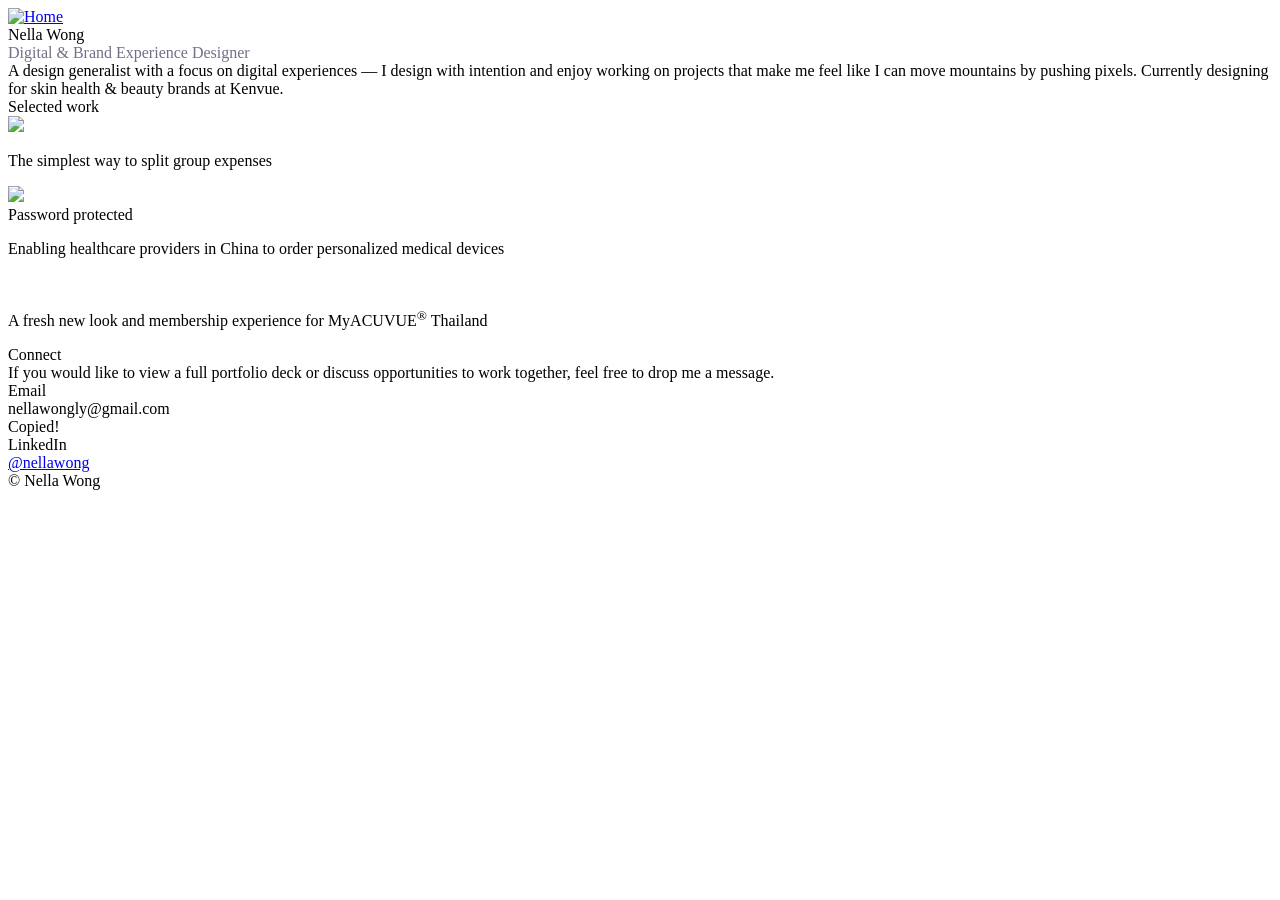
==== index.html @ 22cfa05e "Update index.html" ====
<!doctype html>
<meta name="viewport" content="width=device-width; initial-scale=1" />
<html lang="en">
    <head>
        <link
            rel="shortcut icon"
            href="images/favicon.ico"
            type="image/x-icon"
        />
        <title>Nella Wong</title>
        <meta charset="utf-8" />
        <meta http-equiv="X-UA-Compatible" content="IE=edge" />
        <link href="include/style.css" rel="stylesheet" type="text/css" />
        <script src="https://code.iconify.design/iconify-icon/1.0.1/iconify-icon.min.js"></script>
    </head>

    <body>
        <div class="container">
            <!-- nav -->
            <header class="fade-up">
                <nav>
                    <a href="index.html">
                        <div class="header-pic">
                            <img src="images/mypic2.webp" alt="Home" />
                        </div>
                    </a>
                    <div>
                        Nella Wong<br />
                        <span style="color: #707187">
                            Digital & Brand Experience Designer
                        </span>
                    </div>
                </nav>
            </header>

            <!-- about section -->
            <section class="about fade-up delay-1">
                
                <div>
                    A design generalist with a focus on digital experiences — I
                    design with intention and enjoy working on projects that
                    make me feel like I can move mountains by pushing pixels.
                    Currently designing for skin health & beauty brands at
                    Kenvue.<br />

                    <!-- spacing -->
                    <div id="horizontal-spacing-l"></div>

                    <div id="work">Selected work</div>
                </div>
            </section>

            <!-- work section -->
            <section class="work fade-up delay-2">
                <div class="workcard">
                    <div class="workcard-info">
                        <a href="zplit.html"
                            ><img src="images/zplit1.webp" alt=" "
                        /></a>
                    </div>

                    <p>The simplest way to split group expenses</p>
                </div>

                <div class="workcard">
                    <div class="workcard-info">
                        <a href="protected-jj-trumatch.html"
                            ><img src="images/jj-trumatch-2.webp" alt=" "
                        /></a>
                        <div class="workcard-footer">
                            <iconify-icon
                                inline
                                icon="carbon:locked"
                            ></iconify-icon>
                            Password protected
                        </div>
                    </div>

                    <p>
                        Enabling healthcare providers in China to order
                        personalized medical devices
                    </p>
                </div>

                <div class="workcard">
                    <div class="workcard-info">
                        <a href="jj-myacuvue-membership.html"
                            ><img src="images/jj-math-1.webp" alt=""
                        /></a>
                    </div>

                    <p>
                        A fresh new look and membership experience for
                        MyACUVUE<sup>®</sup> Thailand
                    </p>
                </div>
            </section>

            <!-- spacing -->
            <div id="horizontal-spacing-s"></div>

            <!-- contact section -->
            <section class="about fade-up delay-3">
                <div id="work">Connect</div>
                <div>
                    If you would like to view a full portfolio deck or discuss
                    opportunities to work together, feel free to drop me a
                    message.
                </div>
                <div id="contact">
                    <div class="contact-row">
                        <div class="contact-label">Email</div>
                        <div class="contact-link">
                            <span class="email-copy" onclick="copyEmail(this)"
                                >nellawongly@gmail.com
                                <iconify-icon
                                    inline
                                    icon="carbon:copy"
                                ></iconify-icon
                            ></span>
                            <div class="tooltip">Copied!</div>
                        </div>
                    </div>
                    <div class="contact-row">
                        <div class="contact-label">LinkedIn</div>
                        <div class="contact-link">
                            <a
                                href="https://www.linkedin.com/in/nellawong/"
                                target="_blank"
                                >@nellawong
                                <iconify-icon
                                    inline
                                    icon="carbon:arrow-up-right"
                                ></iconify-icon
                            ></a>
                        </div>
                    </div>
                </div>
            </section>

            <!-- spacing2 -->
            <div id="horizontal-spacing-s"></div>

            <!-- footer -->
            <footer class="fade-up delay-4">
                © <span id="year"></span> Nella Wong
            </footer>
            <script src="include/script.js"></script>
        </div>
    </body>
</html>
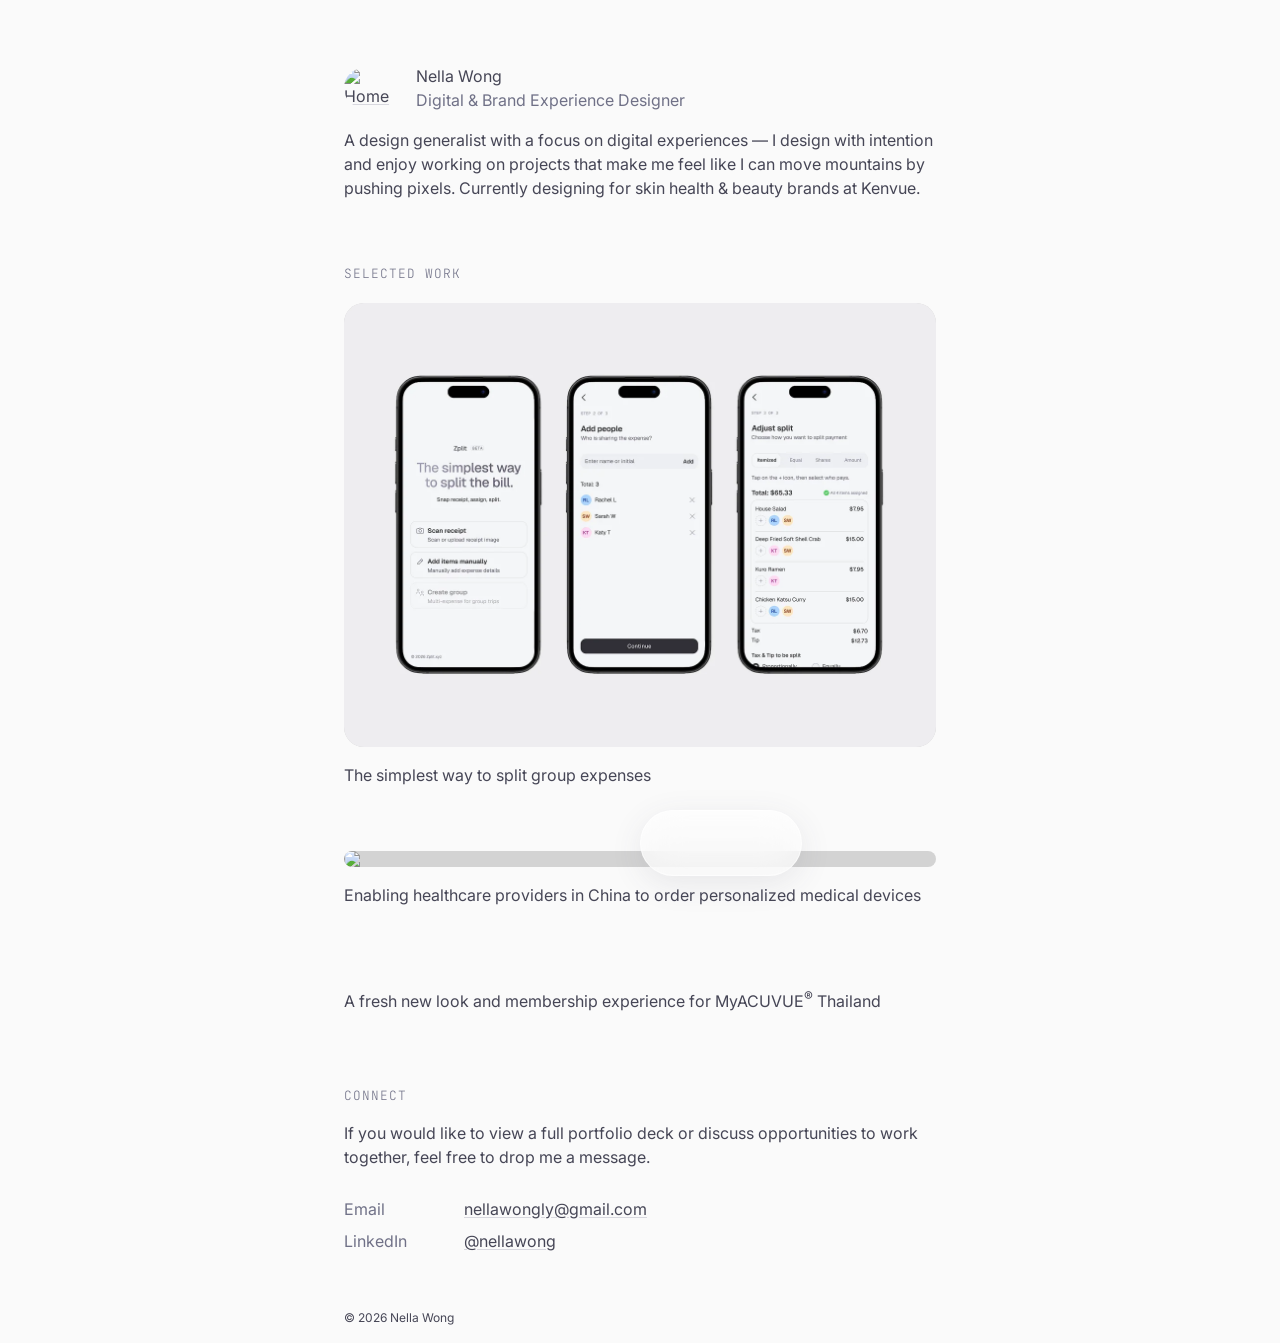
==== commit 1eb36ad2: "Add floating bottom navigation bar Fixed pill-shaped nav with frosted-glass background, home/user/em" ====
--- a/index.html
+++ b/index.html
@@ -18,7 +18,7 @@
         <div class="container">
             <!-- nav -->
             <header class="fade-up">
-                <nav>
+                <div class="nav">
                     <a href="index.html">
                         <div class="header-pic">
                             <img src="images/mypic2.webp" alt="Home" />
@@ -30,18 +30,20 @@
                             Digital & Brand Experience Designer
                         </span>
                     </div>
-                </nav>
+                </div>
             </header>
 
             <!-- about section -->
             <section class="about fade-up delay-1">
-                
                 <div>
                     A design generalist with a focus on digital experiences — I
                     design with intention and enjoy working on projects that
                     make me feel like I can move mountains by pushing pixels.
                     Currently designing for skin health & beauty brands at
                     Kenvue.<br />
+                    <!-- <a href="mailto:nellawongly@gmail.com"
+                        ><button>Email</button></a
+                    > -->
 
                     <!-- spacing -->
                     <div id="horizontal-spacing-l"></div>
@@ -145,7 +147,24 @@
             <footer class="fade-up delay-4">
                 © <span id="year"></span> Nella Wong
             </footer>
-            <script src="include/script.js"></script>
         </div>
+
+        <!-- floating bottom nav -->
+        <nav class="floating-nav fade-up">
+            <a href="#" class="floating-nav-item">
+                <iconify-icon icon="carbon:home"></iconify-icon>
+                <span class="floating-nav-tooltip">Home</span>
+            </a>
+            <a href="#" class="floating-nav-item">
+                <iconify-icon icon="carbon:user"></iconify-icon>
+                <span class="floating-nav-tooltip">About</span>
+            </a>
+            <a href="#" class="floating-nav-item">
+                <iconify-icon icon="carbon:email"></iconify-icon>
+                <span class="floating-nav-tooltip">Contact</span>
+            </a>
+        </nav>
+
+        <script src="include/script.js"></script>
     </body>
 </html>
--- a/include/style.css
+++ b/include/style.css
@@ -0,0 +1,544 @@
+@charset "UTF-8";
+@import url('https://fonts.googleapis.com/css2?family=JetBrains Mono:wght@100..900&family=Inter:ital,opsz,wght@0,14..32,100..900;1,14..32,100..900&family=JetBrains+Mono:ital,wght@0,100..800;1,100..800&display=swap');
+* {
+    -webkit-box-sizing: border-box;
+    -moz-box-sizing: border-box;
+    box-sizing: border-box;
+    -webkit-font-smoothing: antialiased;
+    text-rendering: optimizeLegibility;
+}
+
+html {
+    height: 100%;
+    font-size: 16px;
+    scroll-behavior: smooth !important;
+    overflow-y: scroll;
+}
+
+body {
+    background: #FAFAFA;
+    font-family: "Inter", "Helvetica", sans-serif;
+    font-weight: 400;
+    color: #464656;
+    font-size: 1rem;
+    line-height: 1.5;
+    margin: 0;
+    padding-top: 0;
+}
+
+.container {
+    max-width: 640px;
+    margin-left: auto;
+    margin-right: auto;
+    padding-left: 1.5rem;
+    padding-right: 1.5rem;
+    padding-top: 4rem;
+}
+
+header {
+    z-index: 10;
+    font-family: "Inter", "Helvetica", sans-serif;
+    font-size: 1rem;
+    top: 0;
+    left: 0;
+}
+
+header .nav {
+    /*background-color: rgba(255, 255, 255, 0.75);
+    -webkit-backdrop-filter: blur(40px)!important;
+    backdrop-filter: blur(40px);*/
+    padding: 0;
+    display: flex;
+    flex-wrap: wrap;
+    flex-direction: row;
+    align-items: center;
+}
+
+h1 {
+    font-family: "Inter", "Helvetica", sans-serif;
+    font-size: 1.2rem;
+    font-weight: 400;
+    margin: 0;
+}
+
+h2 {
+    font-family: JetBrains Mono, monospace;
+    font-weight: 200;
+    font-size: 0.8rem;
+    text-transform: uppercase;
+    letter-spacing: 1px;
+    color: #707187;
+    margin: 0;
+}
+
+h5 {
+    font-family: "Inter", "Helvetica", sans-serif;
+    font-size: 12px;
+    font-weight: 400;
+    color: #707187;
+    margin: 0 0 0 0px;
+}
+
+h6 {
+    font-family: "Inter", "Helvetica", sans-serif;
+    font-size: 12px;
+    font-weight: 600;
+    color: #707187;
+    letter-spacing: 1px;
+    margin: 0 0 4px 0;
+    line-height: 1.6;
+}
+
+p {
+    margin-block-start: 0.5rem;
+    margin: 0.5rem 0 1rem 0;
+}
+
+::selection {
+  background-color: #ECEDF6;
+}
+
+mark {
+    background-color: #fff;
+    font-family: JetBrains Mono, monospace;
+}
+
+iconify-icon {
+    margin-bottom: 0px;
+}
+
+blockquote {
+    margin: 1.5rem 0rem;
+    padding: 1.5rem;
+    border-radius: 20px;
+    background: #FFF;
+}
+
+ol {
+    padding-inline-start: 2rem;
+    margin: 0.5rem 0rem 0.5rem 0rem;
+}
+
+ul {
+    padding-inline-start: 2rem;
+    margin: 0.5rem 0rem 0.5rem 0rem;
+}
+
+li {
+    font-family: "Inter", "Helvetica", sans-serif;
+    font-weight: 400;
+    font-size: 1rem;
+    line-height: 1.5;
+    margin: 6px 0px;
+}
+
+li::marker {
+    color: #d1d1db;
+}
+
+a {
+    color: #464656;
+    text-decoration: underline;
+    text-decoration-color: #D8D8DF;
+    text-underline-offset: 2px;
+    margin: 0 0 0 0;
+}
+
+a:hover {
+    color: #707187;
+    transition-duration: 0.3s;
+    transition-timing-function: ease;
+    cursor: pointer;
+}
+
+#hover-text:hover {
+    color: #464656;
+    cursor: pointer;
+}
+
+body button {
+    text-align: center;
+    text-decoration: none;
+    margin-top: 2rem;
+    padding: 12px 24px;
+    border: none;
+    outline: none;
+    background-color: #464656;
+    color: #FFF;
+    border-radius: 100px;
+    font-weight: 600;
+    cursor: pointer;
+    transition: all 0.25s ease-out;
+}
+
+body button:hover {
+    transform: translateY(-2px);
+}
+
+details {
+    padding: 0.5rem 0rem;
+}
+
+summary {
+    list-style-position: outside;
+    list-style-type: "+";
+    margin-left: 1rem;
+    padding: 0.5rem;
+}
+
+details[open] > summary {
+    list-style-type: "-";
+}
+
+.header-pic img {
+    border-radius: 100px;
+    width: 3.5rem;
+    margin-right: 1rem;
+}
+
+img {
+    width: 100%;
+    height: auto;
+    border-radius: 18px;
+    display: block;
+}
+
+#sharp-img {
+    border-radius: 0px;
+}
+
+div.projimg {
+    margin-top: 2rem;
+}
+
+video {
+    border-radius: 18px;
+}
+
+.warning-content {
+    top: 25%;
+    width: 100%;
+    height: 300px;
+    text-align: center;
+}
+
+section {
+    margin: 16px 0 32px 0;
+    display: grid;
+    grid-template-columns: repeat(12, 1fr);
+    gap: 28px 24px;
+}
+
+section.about {
+    position: relative;
+}
+
+section.about div {
+    grid-column: 1 / span 12;
+}
+
+#contact {
+    display: flex;
+    flex-direction: column;
+    gap: 0.5rem;
+}
+
+.contact-row {
+    display: flex;
+    align-items: center;
+}
+
+.contact-label {
+    color: #707187;
+    display: flex;
+    align-items: center;
+    gap: 0.5rem;
+    width: 120px; /* Fixed width ensures links start at same position */
+    flex-shrink: 0;
+}
+
+.contact-link {
+    position: relative;
+    text-decoration: underline;
+    text-decoration-color: #D8D8DF;
+    text-underline-offset: 2px;
+}
+
+.contact-link:hover {
+    cursor: pointer;
+    color: #707187;
+    transition-duration: 0.3s;
+    transition-timing-function: ease;
+}
+
+.tooltip {
+    position: absolute;
+    background-color: #EEEDF1;
+    color: #707187;
+    padding: 4px 10px;
+    border-radius: 8px;
+    margin-left: 10px;
+    font-size: 12px;
+    top: 50%; /* Changed from -30px to 50% */
+    left: 100%;
+    transform: translateY(-50%);
+    opacity: 0;
+    visibility: hidden;
+    transition: opacity 0.3s;
+    white-space: nowrap;
+    z-index: 100;
+}
+
+.tooltip.show {
+    opacity: 1;
+    visibility: visible;
+}
+
+#work {
+    font-family: JetBrains Mono, monospace;
+    font-weight: 200;
+    font-size: 0.8rem;
+    color: #707187;
+    text-transform: uppercase;
+    letter-spacing: 1px;
+    margin-bottom: -12px;
+}
+
+section.work {
+    display: flex;
+    flex-wrap: wrap;
+    gap: 3rem 0;
+}
+
+section.work div.workcard {
+    border-radius: 20px;
+    background-color: #fafafa;
+    flex-direction: column;
+    flex: 1 1 100%;
+    /* Start at 100% width, but allow me to grow and shrink as needed */
+    cursor: pointer;
+    margin: 0;
+    /* margin between cards */
+    transition:
+        background-color 0.4s ease-in-out,
+        border-color 0.4s ease-in-out;
+    /* Transition for smooth fading */
+}
+
+.workcard-info {
+    position: relative; /* makes it the positioning parent */
+    flex: 1;
+    overflow: hidden;
+    border-radius: 20px; /* matches your existing rounded corners */
+    background-color: lightgrey;
+}
+
+.workcard-info img {
+    transition: transform 0.8s ease-in-out;
+}
+
+.workcard:hover .workcard-info img {
+    transform: scale(1.03); /* zoom level */
+}
+
+.workcard-footer {
+    position: absolute;
+    top: 1rem;
+    left: 1rem;
+    color: #707187;
+    padding: 4px 8px;
+    font-size: 14px;
+    display: flex;
+    align-items: center;
+    gap: 4px; /* space between icon and text */
+}
+
+.workcard:hover {
+    cursor: pointer;
+}
+
+section.work img {
+    max-width: 100%;
+}
+
+section.work p {
+    margin-top: 1rem;
+}
+
+section.project div.projtitle {
+    grid-column: 1 / span 12;
+}
+
+section.project div.projdescription {
+    grid-column: 1 / span 12;
+}
+
+section.project div.projimg {
+    grid-column: 1 / span 12;
+}
+
+section.project div.projimg-2 {
+    grid-column: 1 / span 6;
+}
+
+section.project div.projimg-3 {
+    grid-column: 7 / span 6;
+}
+
+div.projoutro {
+    margin: 2rem 0rem;
+    display: flex;
+    justify-content: space-between;
+}
+
+#horizontal-spacing-l {
+    height: 4rem;
+}
+
+#horizontal-spacing-m {
+    height: 2rem;
+}
+
+#horizontal-spacing-s {
+    height: 0.5rem;
+}
+
+.divider {
+    height: 1px;
+    background-color: #d1d1db;
+}
+
+/* fade-up animation */
+@keyframes fadeUp {
+    from {
+        opacity: 0;
+        transform: translateY(20px);
+        filter: blur(6px);
+    }
+    to {
+        opacity: 1;
+        transform: translateY(0);
+        filter: blur(0);
+    }
+}
+
+.fade-up {
+    animation: fadeUp 0.5s ease-out both;
+}
+
+.delay-1 { animation-delay: 0.1s; }
+.delay-2 { animation-delay: 0.2s; }
+.delay-3 { animation-delay: 0.3s; }
+.delay-4 { animation-delay: 0.4s; }
+
+/* footer */
+footer {
+    font-size: 12px;
+    padding-bottom: 16px;
+    margin-top: 1rem;
+}
+
+/* floating bottom nav */
+.floating-nav {
+    position: fixed;
+    bottom: 24px;
+    left: 50%;
+    transform: translateX(-50%);
+    z-index: 100;
+    display: flex;
+    align-items: center;
+    gap: 4px;
+    width: fit-content;
+    padding: 10px;
+    border-radius: 100px;
+    background-color: rgba(255, 255, 255, 0.6);
+    -webkit-backdrop-filter: blur(20px);
+    backdrop-filter: blur(20px);
+    border: 1px solid rgba(255, 255, 255, 0.6);
+    box-shadow: 0 8px 32px rgba(70, 70, 86, 0.1);
+}
+
+.floating-nav-item {
+    position: relative;
+    display: flex;
+    align-items: center;
+    justify-content: center;
+    width: 44px;
+    height: 44px;
+    border-radius: 50%;
+    color: #707187;
+    font-size: 1.25rem;
+    text-decoration: none;
+    transition: color 0.25s ease;
+}
+
+.floating-nav-item:hover {
+    color: #464656;
+}
+
+.floating-nav-tooltip {
+    position: absolute;
+    bottom: calc(100% + 10px);
+    left: 50%;
+    transform: translate(-50%, 4px);
+    background-color: #464656;
+    color: #fff;
+    padding: 4px 10px;
+    border-radius: 8px;
+    font-family: "Inter", "Helvetica", sans-serif;
+    font-size: 12px;
+    white-space: nowrap;
+    opacity: 0;
+    visibility: hidden;
+    pointer-events: none;
+    transition:
+        opacity 0.25s ease,
+        transform 0.25s ease;
+}
+
+.floating-nav-item:hover .floating-nav-tooltip {
+    opacity: 1;
+    visibility: visible;
+    transform: translate(-50%, 0);
+}
+
+/* media query */
+@media (max-width: 1000px) {
+section {
+    grid-template-columns: repeat(4, 1fr);
+    margin: 24px 0 16px 0;
+    gap: 24px 16px;
+}
+
+section.about div {
+    grid-column: 1 / span 4;
+}
+
+section.project div.projimg-2 {
+    grid-column: 1 / span 4;
+}
+
+section.project div.projimg-3 {
+    grid-column: 1 / span 4;
+}
+
+div.projoutro {
+    margin-top: 1rem;
+}
+
+.contact-label {
+    width: 80px; /* Fixed width ensures links start at same position */
+}
+
+@keyframes fadeUp {
+        from {
+            opacity: 0;
+            transform: translateY(16px);
+            filter: blur(0px);
+        }
+        to {
+            opacity: 1;
+            transform: translateY(0);
+            filter: blur(0);
+        }
+    }
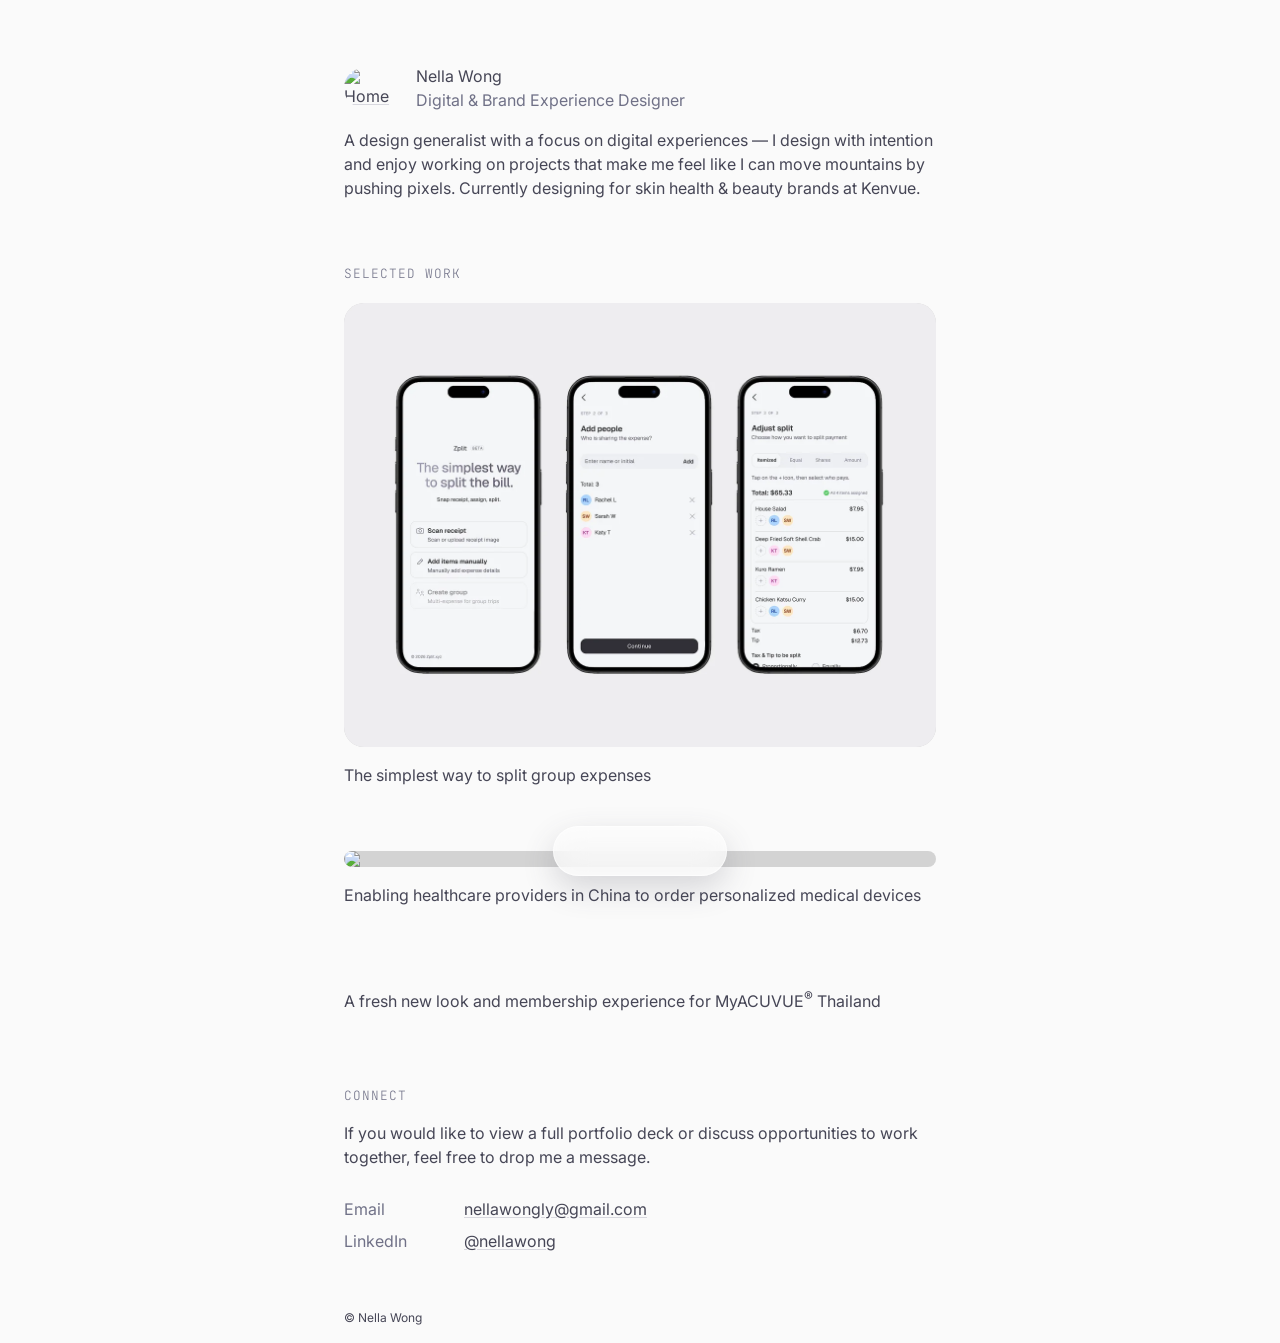
==== commit 3c5a82e3: "Update index.html" ====
--- a/index.html
+++ b/index.html
@@ -16,9 +16,9 @@
 
     <body>
         <div class="container">
-            <!-- nav -->
+            <!-- intro -->
             <header class="fade-up">
-                <div class="nav">
+                <div class="intro">
                     <a href="index.html">
                         <div class="header-pic">
                             <img src="images/mypic2.webp" alt="Home" />
@@ -150,18 +150,18 @@
         </div>
 
         <!-- floating bottom nav -->
-        <nav class="floating-nav fade-up">
-            <a href="#" class="floating-nav-item">
+        <nav class="floating-nav">
+            <a href="index.html" class="floating-nav-item">
                 <iconify-icon icon="carbon:home"></iconify-icon>
                 <span class="floating-nav-tooltip">Home</span>
             </a>
-            <a href="#" class="floating-nav-item">
+            <a href="about.html" class="floating-nav-item">
                 <iconify-icon icon="carbon:user"></iconify-icon>
                 <span class="floating-nav-tooltip">About</span>
             </a>
             <a href="#" class="floating-nav-item">
                 <iconify-icon icon="carbon:email"></iconify-icon>
-                <span class="floating-nav-tooltip">Contact</span>
+                <span class="floating-nav-tooltip">Email</span>
             </a>
         </nav>
 
--- a/include/style.css
+++ b/include/style.css
@@ -1,5 +1,6 @@
 @charset "UTF-8";
 @import url('https://fonts.googleapis.com/css2?family=JetBrains Mono:wght@100..900&family=Inter:ital,opsz,wght@0,14..32,100..900;1,14..32,100..900&family=JetBrains+Mono:ital,wght@0,100..800;1,100..800&display=swap');
+
 * {
     -webkit-box-sizing: border-box;
     -moz-box-sizing: border-box;
@@ -43,10 +44,7 @@
     left: 0;
 }
 
-header .nav {
-    /*background-color: rgba(255, 255, 255, 0.75);
-    -webkit-backdrop-filter: blur(40px)!important;
-    backdrop-filter: blur(40px);*/
+header .intro {
     padding: 0;
     display: flex;
     flex-wrap: wrap;
@@ -92,6 +90,11 @@
 p {
     margin-block-start: 0.5rem;
     margin: 0.5rem 0 1rem 0;
+    text-wrap: pretty;
+}
+
+b {
+    font-weight: 600;
 }
 
 ::selection {
@@ -222,6 +225,83 @@
     text-align: center;
 }
 
+/*Gallery*/
+
+.gallery {
+  padding: 1rem;
+  grid-column: 1 / span 12;
+  align-items: center;
+  display: flex;
+  flex-direction: column;
+  }
+
+.gallery-stage {
+  width: 100%;
+  max-width: 640px;
+  height: 340px; /* CARD_H (300) + 40 */
+  display: flex;
+  justify-content: center;
+  align-items: center;
+  perspective: 1400px;
+  cursor: grab;
+  touch-action: pan-y;
+  user-select: none;
+}
+
+.gallery-stage.dragging {
+  cursor: grabbing;
+}
+
+.gallery-ring {
+  position: relative;
+  width: 208px; /* CARD_W */
+  height: 300px; /* CARD_H */
+  transform-style: preserve-3d;
+}
+
+.gallery-card {
+  position: absolute;
+  inset: 0;
+  border-radius: 20px;
+  overflow: hidden;
+  box-shadow: 0 18px 40px -14px rgba(0, 0, 0, 0.27);
+  cursor: grab;
+  transition: transform 550ms cubic-bezier(0.68, -0.55, 0.27, 1.55),
+    opacity 550ms cubic-bezier(0.68, -0.55, 0.27, 1.55);
+}
+
+.gallery-card.no-transition {
+  transition: none;
+}
+
+.gallery-card img {
+  width: 100%;
+  height: 100%;
+  object-fit: cover;
+  display: block;
+  pointer-events: none;
+}
+
+.gallery-caption {
+  margin-top: 20px;
+  display: inline-flex;
+  align-items: center;
+  gap: 8px;
+  padding: 8px 16px;
+  border-radius: 999px;
+  background: #EEEDF1;
+}
+
+.gallery-caption-index {
+  font-family: JetBrains Mono, monospace;
+  font-size: 0.9rem;
+  color: #707187;
+}
+
+.gallery-caption-text {
+  font-size: 0.9rem;
+}
+
 section {
     margin: 16px 0 32px 0;
     display: grid;
@@ -449,13 +529,13 @@
     align-items: center;
     gap: 4px;
     width: fit-content;
-    padding: 10px;
+    padding: 8px 16px;
     border-radius: 100px;
     background-color: rgba(255, 255, 255, 0.6);
-    -webkit-backdrop-filter: blur(20px);
-    backdrop-filter: blur(20px);
+    -webkit-backdrop-filter: blur(16px);
+    backdrop-filter: blur(16px);
     border: 1px solid rgba(255, 255, 255, 0.6);
-    box-shadow: 0 8px 32px rgba(70, 70, 86, 0.1);
+    box-shadow: 0 12px 32px rgba(70, 70, 86, 0.2);
 }
 
 .floating-nav-item {
@@ -464,16 +544,16 @@
     align-items: center;
     justify-content: center;
     width: 44px;
-    height: 44px;
+    height: 32px;
     border-radius: 50%;
-    color: #707187;
+    color: #464656;
     font-size: 1.25rem;
     text-decoration: none;
     transition: color 0.25s ease;
 }
 
 .floating-nav-item:hover {
-    color: #464656;
+    color: #707187;
 }
 
 .floating-nav-tooltip {
@@ -482,9 +562,10 @@
     left: 50%;
     transform: translate(-50%, 4px);
     background-color: #464656;
-    color: #fff;
+    color: #FAFAFA;
     padding: 4px 10px;
     border-radius: 8px;
+    margin-bottom: 4px;
     font-family: "Inter", "Helvetica", sans-serif;
     font-size: 12px;
     white-space: nowrap;
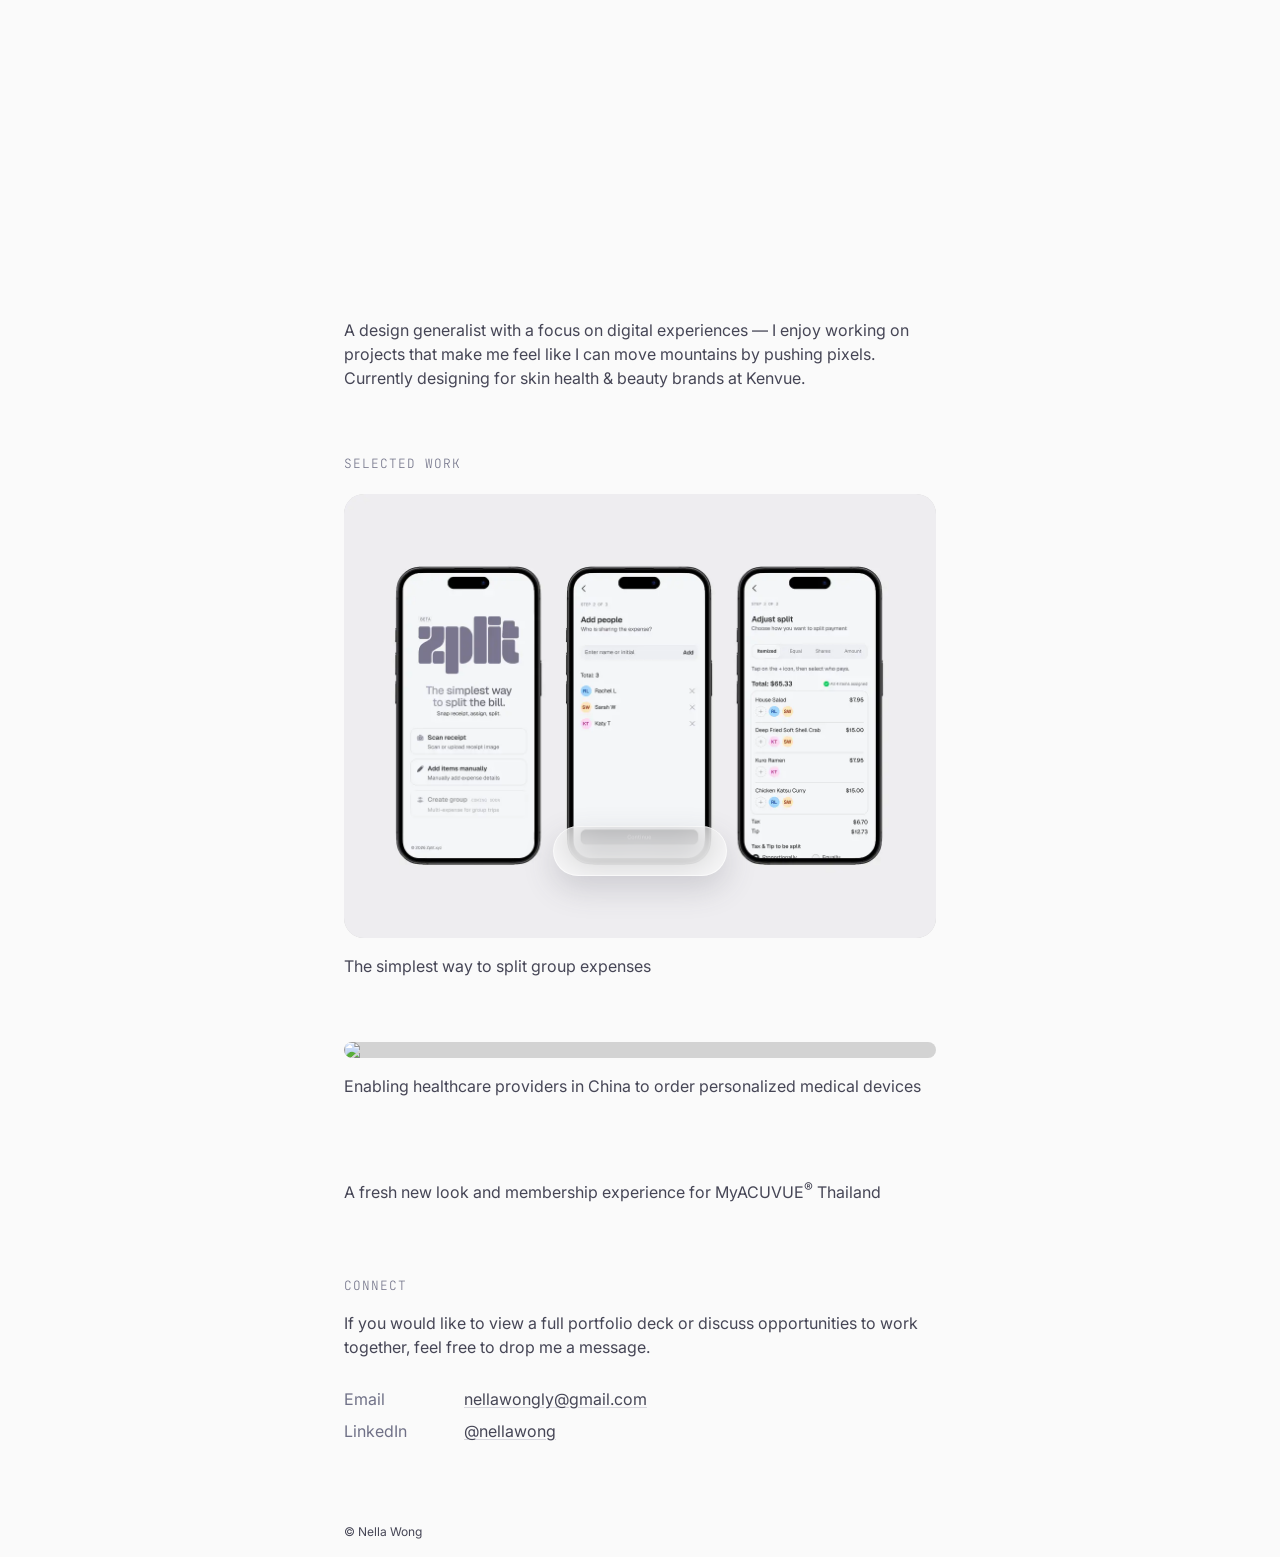
==== commit ee4d568f: "Update index.html" ====
--- a/index.html
+++ b/index.html
@@ -15,8 +15,10 @@
     </head>
 
     <body>
+
         <div class="container">
-            <!-- intro -->
+            <div id="logo"></div>
+            <!-- intro
             <header class="fade-up">
                 <div class="intro">
                     <a href="index.html">
@@ -31,19 +33,13 @@
                         </span>
                     </div>
                 </div>
-            </header>
+            </header>-->
 
             <!-- about section -->
             <section class="about fade-up delay-1">
                 <div>
-                    A design generalist with a focus on digital experiences — I
-                    design with intention and enjoy working on projects that
-                    make me feel like I can move mountains by pushing pixels.
-                    Currently designing for skin health & beauty brands at
-                    Kenvue.<br />
-                    <!-- <a href="mailto:nellawongly@gmail.com"
-                        ><button>Email</button></a
-                    > -->
+                    A design generalist with a focus on digital experiences — I enjoy working on projects that make me feel like I can move mountains by pushing pixels. Currently designing for skin health & beauty brands at Kenvue. <br />
+
 
                     <!-- spacing -->
                     <div id="horizontal-spacing-l"></div>
@@ -102,7 +98,7 @@
             <div id="horizontal-spacing-s"></div>
 
             <!-- contact section -->
-            <section class="about fade-up delay-3">
+            <section class="about fade-up delay-2">
                 <div id="work">Connect</div>
                 <div>
                     If you would like to view a full portfolio deck or discuss
@@ -141,10 +137,10 @@
             </section>
 
             <!-- spacing2 -->
-            <div id="horizontal-spacing-s"></div>
+            <div id="horizontal-spacing-m"></div>
 
             <!-- footer -->
-            <footer class="fade-up delay-4">
+            <footer class="fade-up delay-2">
                 © <span id="year"></span> Nella Wong
             </footer>
         </div>
@@ -165,6 +161,7 @@
             </a>
         </nav>
 
+        <script src="include/ascii-wake.js"></script>
         <script src="include/script.js"></script>
     </body>
 </html>
--- a/include/style.css
+++ b/include/style.css
@@ -225,10 +225,19 @@
     text-align: center;
 }
 
+/*logo interaction*/
+#logo {
+  width: 115%;
+  aspect-ratio: 75.34 / 26.38;
+  color: #707187;
+  position: relative;
+  left: 50%;
+  transform: translateX(-50%);
+}
+
 /*Gallery*/
 
 .gallery {
-  padding: 1rem;
   grid-column: 1 / span 12;
   align-items: center;
   display: flex;
@@ -283,23 +292,21 @@
 }
 
 .gallery-caption {
+  font-size: 12px;
+  color: #707187;
   margin-top: 20px;
   display: inline-flex;
   align-items: center;
   gap: 8px;
-  padding: 8px 16px;
+  padding: 6px 12px;
   border-radius: 999px;
   background: #EEEDF1;
 }
 
 .gallery-caption-index {
   font-family: JetBrains Mono, monospace;
-  font-size: 0.9rem;
+  font-size: 12px;
   color: #707187;
-}
-
-.gallery-caption-text {
-  font-size: 0.9rem;
 }
 
 section {
@@ -503,20 +510,14 @@
 }
 
 .fade-up {
-    animation: fadeUp 0.5s ease-out both;
+    animation: fadeUp 0.5s ease-out backwards;
+    will-change: opacity, transform, filter;
 }
 
 .delay-1 { animation-delay: 0.1s; }
 .delay-2 { animation-delay: 0.2s; }
 .delay-3 { animation-delay: 0.3s; }
 .delay-4 { animation-delay: 0.4s; }
-
-/* footer */
-footer {
-    font-size: 12px;
-    padding-bottom: 16px;
-    margin-top: 1rem;
-}
 
 /* floating bottom nav */
 .floating-nav {
@@ -583,6 +584,13 @@
     transform: translate(-50%, 0);
 }
 
+/* footer */
+footer {
+    font-size: 12px;
+    padding-bottom: 16px;
+    margin-top: 1rem;
+}
+
 /* media query */
 @media (max-width: 1000px) {
 section {
